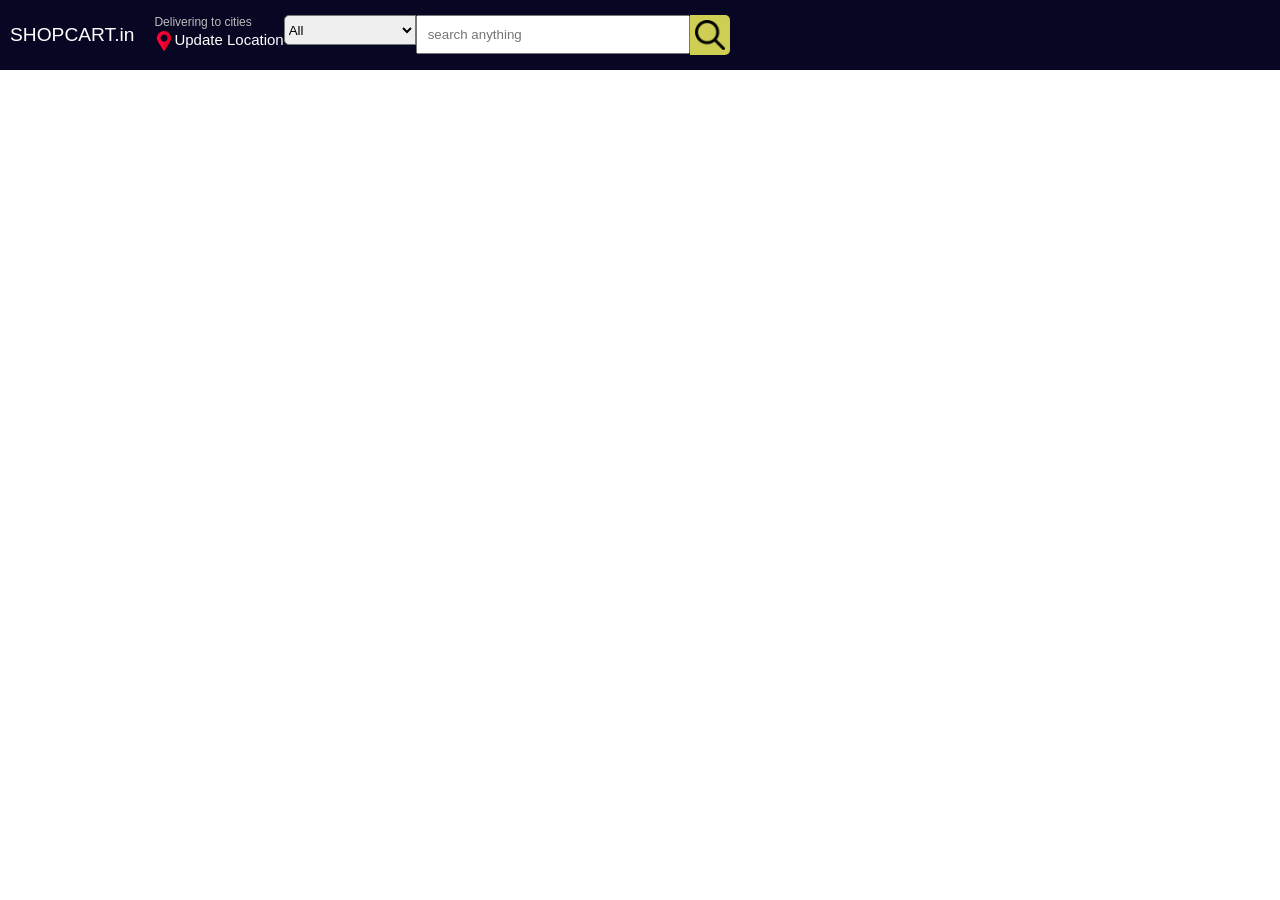
==== index.html @ d8490eb0 "rename the file name" ====
<!DOCTYPE html>
<html lang="en">
<head>
    <meta charset="UTF-8">
    <meta name="viewport" content="width=device-width, initial-scale=1.0">
    <title>E-commerce Project</title>
    <link rel="stylesheet" href="style.css">
</head>
<body>
    <div id="navbar">

        <a class="main_logo" href="#">SHOPCART.in</a>

        <div class="location_div">
            <p class="deliver">Delivering to cities</p>

            <div class="location" > 

                <img class="location_logo"   src="placeholder.png" alt="location logo"> 
                <p class="updatelocation">Update Location</p>
            </div>
        </div>
        <div class="search_bar">
            <select class="category">
                <option value="all">All</option>
                <option value="Fashion">Fashion</option>
                <option value="Beauty Products">Beauty Products</option>
                <option value="Electronic Devices">Electronic Devices</option>
                <option value="Playing Toys">Playing Toys</option>
                <option value="Furniture">Furniture</option>
            </select>

            <input class="search" placeholder="search anything">
            <div class="search_div"><img class="search_logo" src="search.png"></div>

        </div>
    
    



    </div>



    

    <script src="app.js"></script>
</body>
</html>
---- style.css ----
*{
    margin: 0;
    padding: 0;
    font-family: Arial, Helvetica, sans-serif;
}

html,body{
    height: 100%;
    width: 100%;
}

#navbar{
    background-color: rgb(7, 7, 36);
    padding: 15px 10px;
    display: flex;
    flex-direction: row;
}

.main_logo{
    color: white;
    text-decoration: none;
    font-size: larger;
    display: flex;
    align-items: center;
}
.location_div{
    display: flex;
    flex-direction: column;
    gap: 2px;
    margin-left: 20px;
}
.deliver{
    color: rgb(189, 187, 187);
    font-size: 12px;
}
.location{
    display: flex;
    flex-direction: row;
}
.location_logo{
    height: 20px;
}
.updatelocation{
    font-size: 15px;
    color: white;
}

.search_bar{
    display: flex;
    flex-direction: row;
}
.category{
    height: 30px;
    border-top-left-radius: 5px;
    border-bottom-left-radius: 5px;
}
.search{
    height: 15px;
    padding: 10px;
    width: 250px;
}
.search_div{
    background-color: rgb(206, 206, 84);
    height: 40px;
    display: flex;
    align-items: center;
    justify-content: center;
    
    border-top-right-radius: 5px;
    border-bottom-right-radius: 5px;
    width: 40px;
}
.search_logo{
    height: 30px;
}
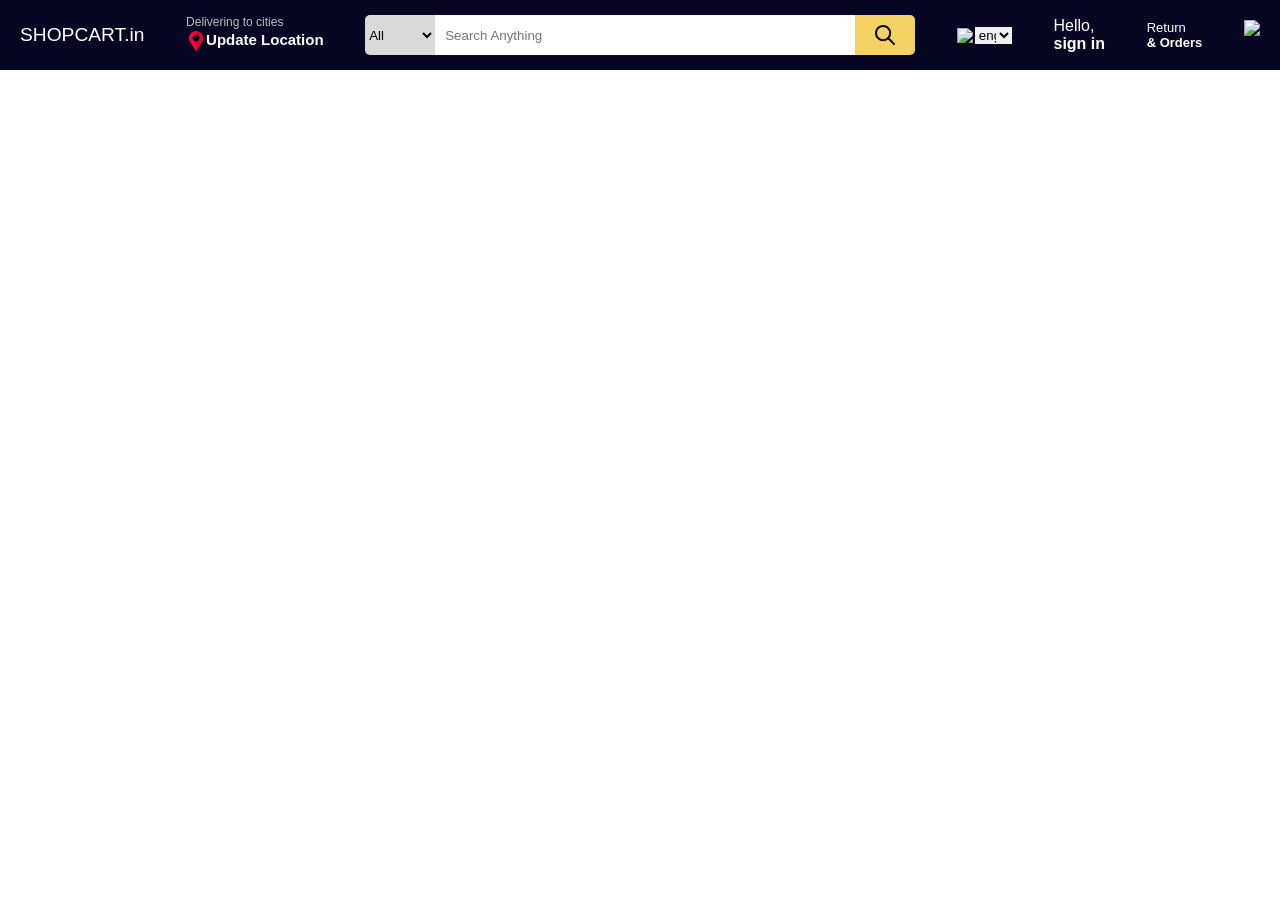
==== commit 2af7825f: "complete navbar" ====
--- a/index.html
+++ b/index.html
@@ -17,23 +17,49 @@
             <div class="location" > 
 
                 <img class="location_logo"   src="placeholder.png" alt="location logo"> 
-                <p class="updatelocation">Update Location</p>
+                <p class="updatelocation"><b>Update Location</b></p>
             </div>
         </div>
         <div class="search_bar">
             <select class="category">
                 <option value="all">All</option>
                 <option value="Fashion">Fashion</option>
-                <option value="Beauty Products">Beauty Products</option>
-                <option value="Electronic Devices">Electronic Devices</option>
-                <option value="Playing Toys">Playing Toys</option>
+                <option value="Beauty ">Beauty </option>
+                <option value="Electronic ">Electronic </option>
+                <option value="Toys">Toys</option>
                 <option value="Furniture">Furniture</option>
             </select>
 
-            <input class="search" placeholder="search anything">
-            <div class="search_div"><img class="search_logo" src="search.png"></div>
+            <input class="search" placeholder="Search Anything">
+            <div class="search_div">
+                <img class="search_logo" src="search.png">
+            </div>
+        </div>
 
+        <div class="lang_div">
+            <img class="india_logo" src="https://encrypted-tbn0.gstatic.com/images?q=tbn:ANd9GcTz-BRKeKzjuXVdAqwQAHpUETM0e2tMfifCyVzN0FSaZw&s">
+            <select class="lang">
+                <option value="english">english</option>
+            </select>
         </div>
+
+        <div class="sign_div">
+            <a class="sign_in" href="#">Hello,<br><b>sign in</b></a>
+        </div>
+
+        <div class="return_div">
+            <p class="return">Return<br><b> & Orders </b></p>
+        </div>
+
+        <div class="cart">
+            <img class="cart_logo" src="https://uxwing.com/wp-content/themes/uxwing/download/e-commerce-currency-shopping/shopping-cart-white-icon.png">
+        </div>
+
+            
+
+
+
+    
     
     
 
--- a/style.css
+++ b/style.css
@@ -11,9 +11,10 @@
 
 #navbar{
     background-color: rgb(7, 7, 36);
-    padding: 15px 10px;
+    padding: 15px 20px;
     display: flex;
     flex-direction: row;
+    justify-content: space-between;
 }
 
 .main_logo{
@@ -27,7 +28,6 @@
     display: flex;
     flex-direction: column;
     gap: 2px;
-    margin-left: 20px;
 }
 .deliver{
     color: rgb(189, 187, 187);
@@ -50,17 +50,22 @@
     flex-direction: row;
 }
 .category{
-    height: 30px;
+    height: 40px;
     border-top-left-radius: 5px;
     border-bottom-left-radius: 5px;
+    border: none;
+    background-color: rgb(218, 217, 217);
+    width: 70px;
 }
 .search{
-    height: 15px;
+    height: 20px;
     padding: 10px;
-    width: 250px;
+    width: 400px;
+    border: none;
+
 }
 .search_div{
-    background-color: rgb(206, 206, 84);
+    background-color: rgb(243, 209, 99);
     height: 40px;
     display: flex;
     align-items: center;
@@ -68,9 +73,50 @@
     
     border-top-right-radius: 5px;
     border-bottom-right-radius: 5px;
-    width: 40px;
+    width: 60px;
+    border: none;
 }
 .search_logo{
+    height: 20px;
+}
+.lang_div{
+    display: flex;
+    align-items: center;
+
+}
+.india_logo{
+    height: 15px;
+}
+.lang{
+    width: 37px;
+    border: none;
+    margin-left: 2px;
+
+}
+
+.sign_div{
+    display: flex;
+    align-items: center;
+}
+.sign_in{
+    text-decoration: none;
+    color: white;
+}
+
+.return_div{
+    display: flex;
+    align-items: center;
+}
+.return{
+    color: white;
+    font-size: small;
+}
+
+.cart{
+    display: flex;
+    align-items: center;
+}
+.cart_logo{
     height: 30px;
 }
 
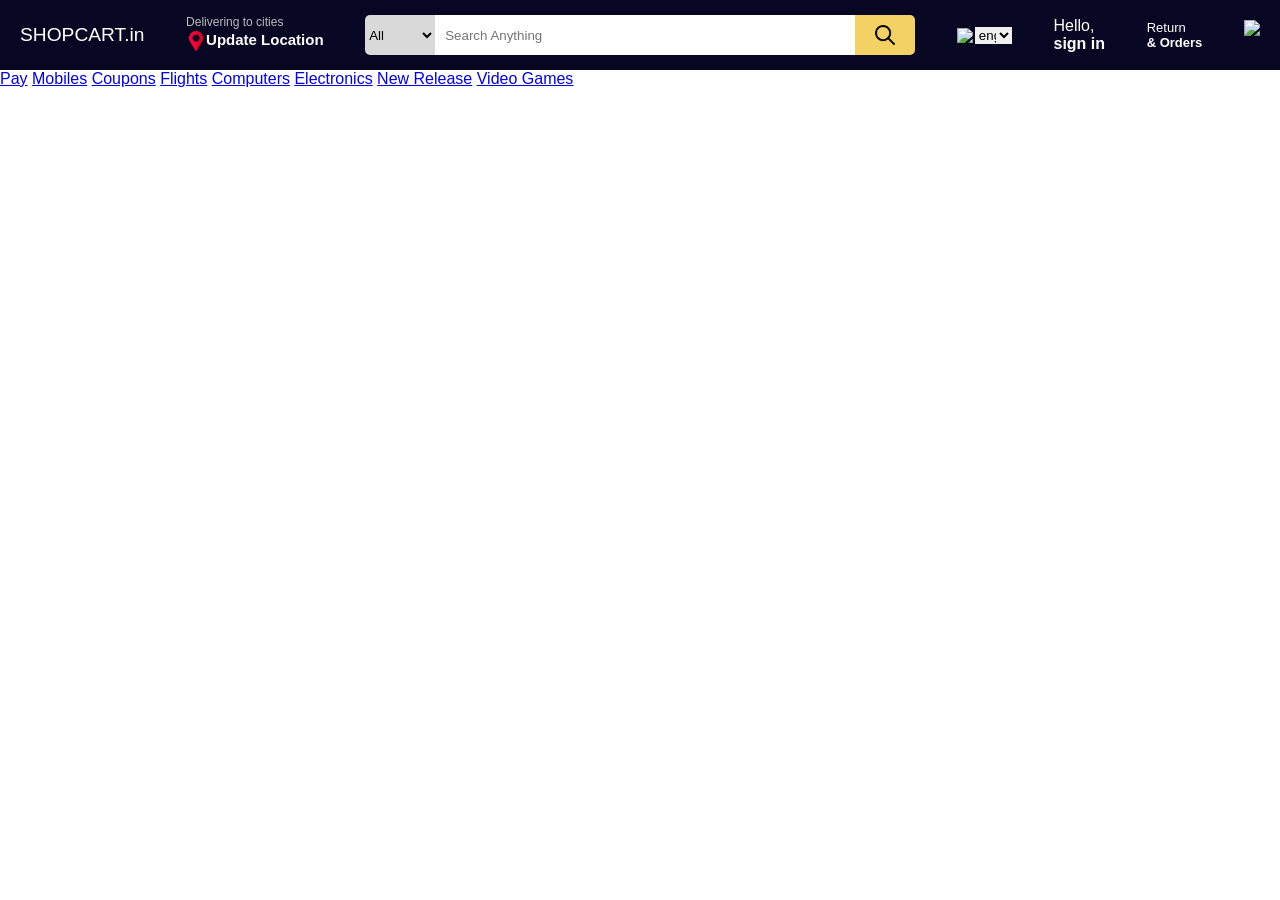
==== commit 248b00e2: "complete options bar" ====
--- a/index.html
+++ b/index.html
@@ -7,6 +7,7 @@
     <link rel="stylesheet" href="style.css">
 </head>
 <body>
+
     <div id="navbar">
 
         <a class="main_logo" href="#">SHOPCART.in</a>
@@ -16,7 +17,7 @@
 
             <div class="location" > 
 
-                <img class="location_logo"   src="placeholder.png" alt="location logo"> 
+                <img class="location_logo"   src="images\placeholder.png" alt="location logo"> 
                 <p class="updatelocation"><b>Update Location</b></p>
             </div>
         </div>
@@ -32,7 +33,7 @@
 
             <input class="search" placeholder="Search Anything">
             <div class="search_div">
-                <img class="search_logo" src="search.png">
+                <img class="search_logo" src="images\search.png">
             </div>
         </div>
 
@@ -54,18 +55,22 @@
         <div class="cart">
             <img class="cart_logo" src="https://uxwing.com/wp-content/themes/uxwing/download/e-commerce-currency-shopping/shopping-cart-white-icon.png">
         </div>
+    </div>
 
-            
+    <div id="category">
+        <a class="opt" href="#">Pay</a>
+        <a class="opt" href="#">Mobiles</a>
+        <a class="opt" href="#">Coupons</a>
+        <a class="opt" href="#">Flights</a>
+        <a class="opt" href="#">Computers</a>
+        <a class="opt" href="#">Electronics</a>
+        <a class="opt" href="#">New Release</a>
+        <a class="opt" href="#">Video Games</a>
+    </div>
 
 
 
-    
-    
-    
 
-
-
-    </div>
 
 
 
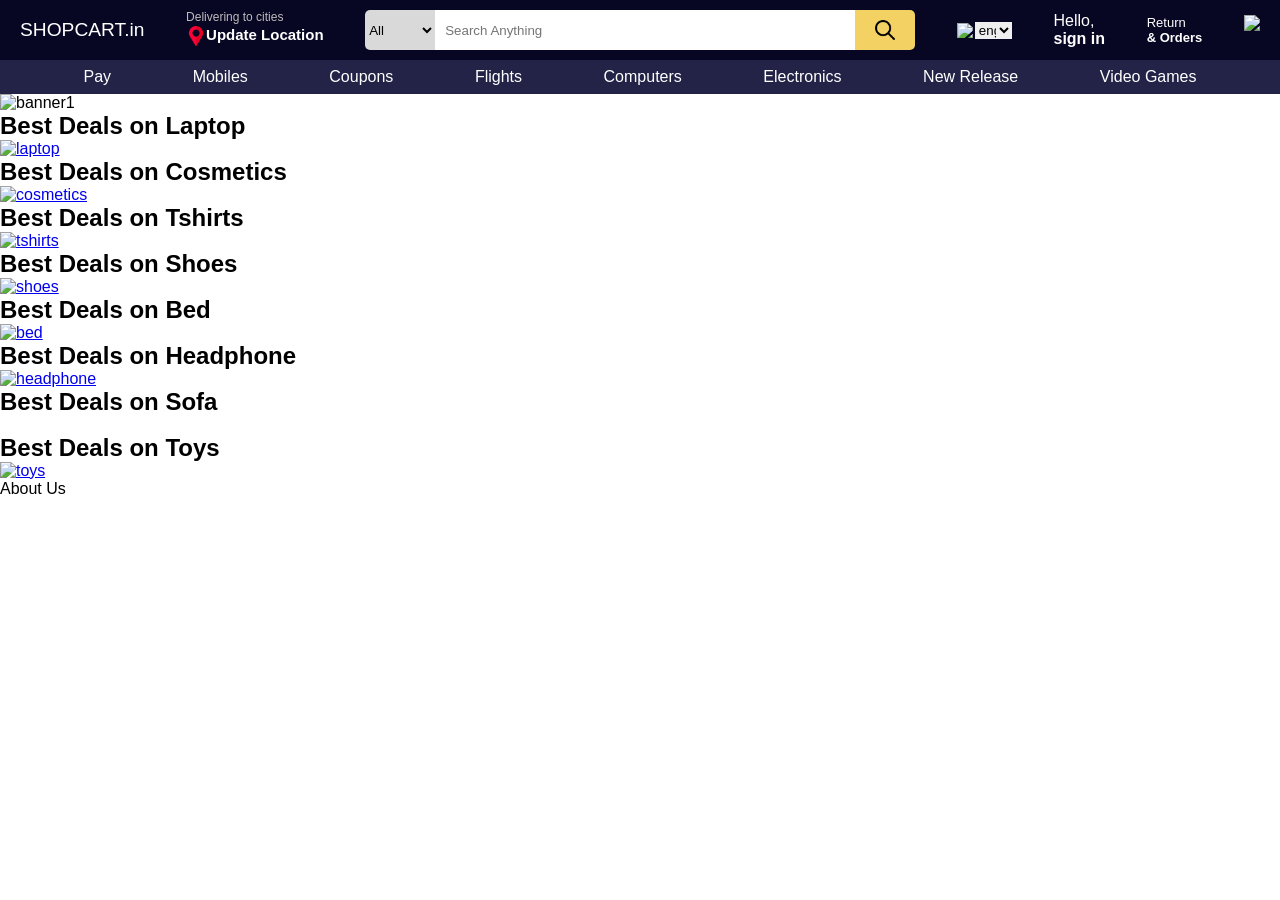
==== commit 56ed0c8b: "Homepage ui almost completed" ====
--- a/index.html
+++ b/index.html
@@ -65,8 +65,69 @@
         <a class="opt" href="#">Computers</a>
         <a class="opt" href="#">Electronics</a>
         <a class="opt" href="#">New Release</a>
-        <a class="opt" href="#">Video Games</a>
+        <a class="opt" href="#">Video Games</a> 
     </div>
+    <div id="banner">
+       
+         <img class="banner1" src="images\banner1.png" alt="banner1">
+
+    </div>
+
+    <section id="boxes">
+        <div class="row">
+
+            <div class="box" id="box1"> 
+                <h2 class="head"> Best Deals on Laptop</h2>
+               <a href="#"><img class="img" src="images\laptop.jpg" alt="laptop"></a>
+            </div>
+
+            <div class="box" id="box2">
+                <h2 class="head">Best Deals on Cosmetics</h2>
+               <a href="#">  <img class="img" src="images\cosmetics.jpg" alt="cosmetics"></a>
+            </div>
+
+            <div class="box" id="box3">
+                <h2 class="head">Best Deals on Tshirts</h2>
+                <a href="#"> <img class="img" src="images\tshirt.jpg" alt="tshirts"></a>
+            </div>
+
+            <div class="box" id="box4">
+                <h2 class="head">Best Deals on Shoes</h2>
+                <a href="#">  <img class="img" src="images\shoes1.jpg" alt="shoes"></a>
+            </div>
+
+        </div>
+        <div class="row">
+
+            <div class="box" id="box5">
+                <h2 class="head">Best Deals on Bed</h2>
+                 <a href="#"><img class="img" src="images\bed.jpg" alt="bed"></a>
+            </div>
+
+            <div class="box" id="box6">
+                <h2 class="head">Best Deals on Headphone</h2>
+                <a href="#"> <img class="img" src="images\headphone.jpg" alt="headphone"></a>
+            </div>
+
+            <div class="box" id="box7">
+                <h2 class="head">Best Deals on Sofa</h2>
+                <a href="#"> <img class="img" src="images\sofa.jpg" alt=""></a>
+            </div>
+
+            <div class="box" id="box8">
+                <h2 class="head">Best Deals on Toys</h2>
+                <a href="#"><img class="img" src="images\toys.jpg" alt="toys"></a>
+            </div>
+
+        </div>
+
+
+    </section>
+    
+    
+    <section id="about">
+        <div class="about_text">About Us</div>
+    </section>
 
 
 
--- a/style.css
+++ b/style.css
@@ -11,7 +11,7 @@
 
 #navbar{
     background-color: rgb(7, 7, 36);
-    padding: 15px 20px;
+    padding: 10px 20px;
     display: flex;
     flex-direction: row;
     justify-content: space-between;
@@ -121,3 +121,21 @@
 }
 
 
+#category{
+    background-color: rgba(1, 1, 43, 0.863);
+    display: flex;
+    padding: 5px;
+    justify-content: space-evenly;
+}
+.opt{
+    color: white;
+    text-decoration: none;
+    padding: 2px;
+    border: 1px solid transparent;
+}
+.opt:hover{
+    border: 1px solid white;
+}
+
+
+
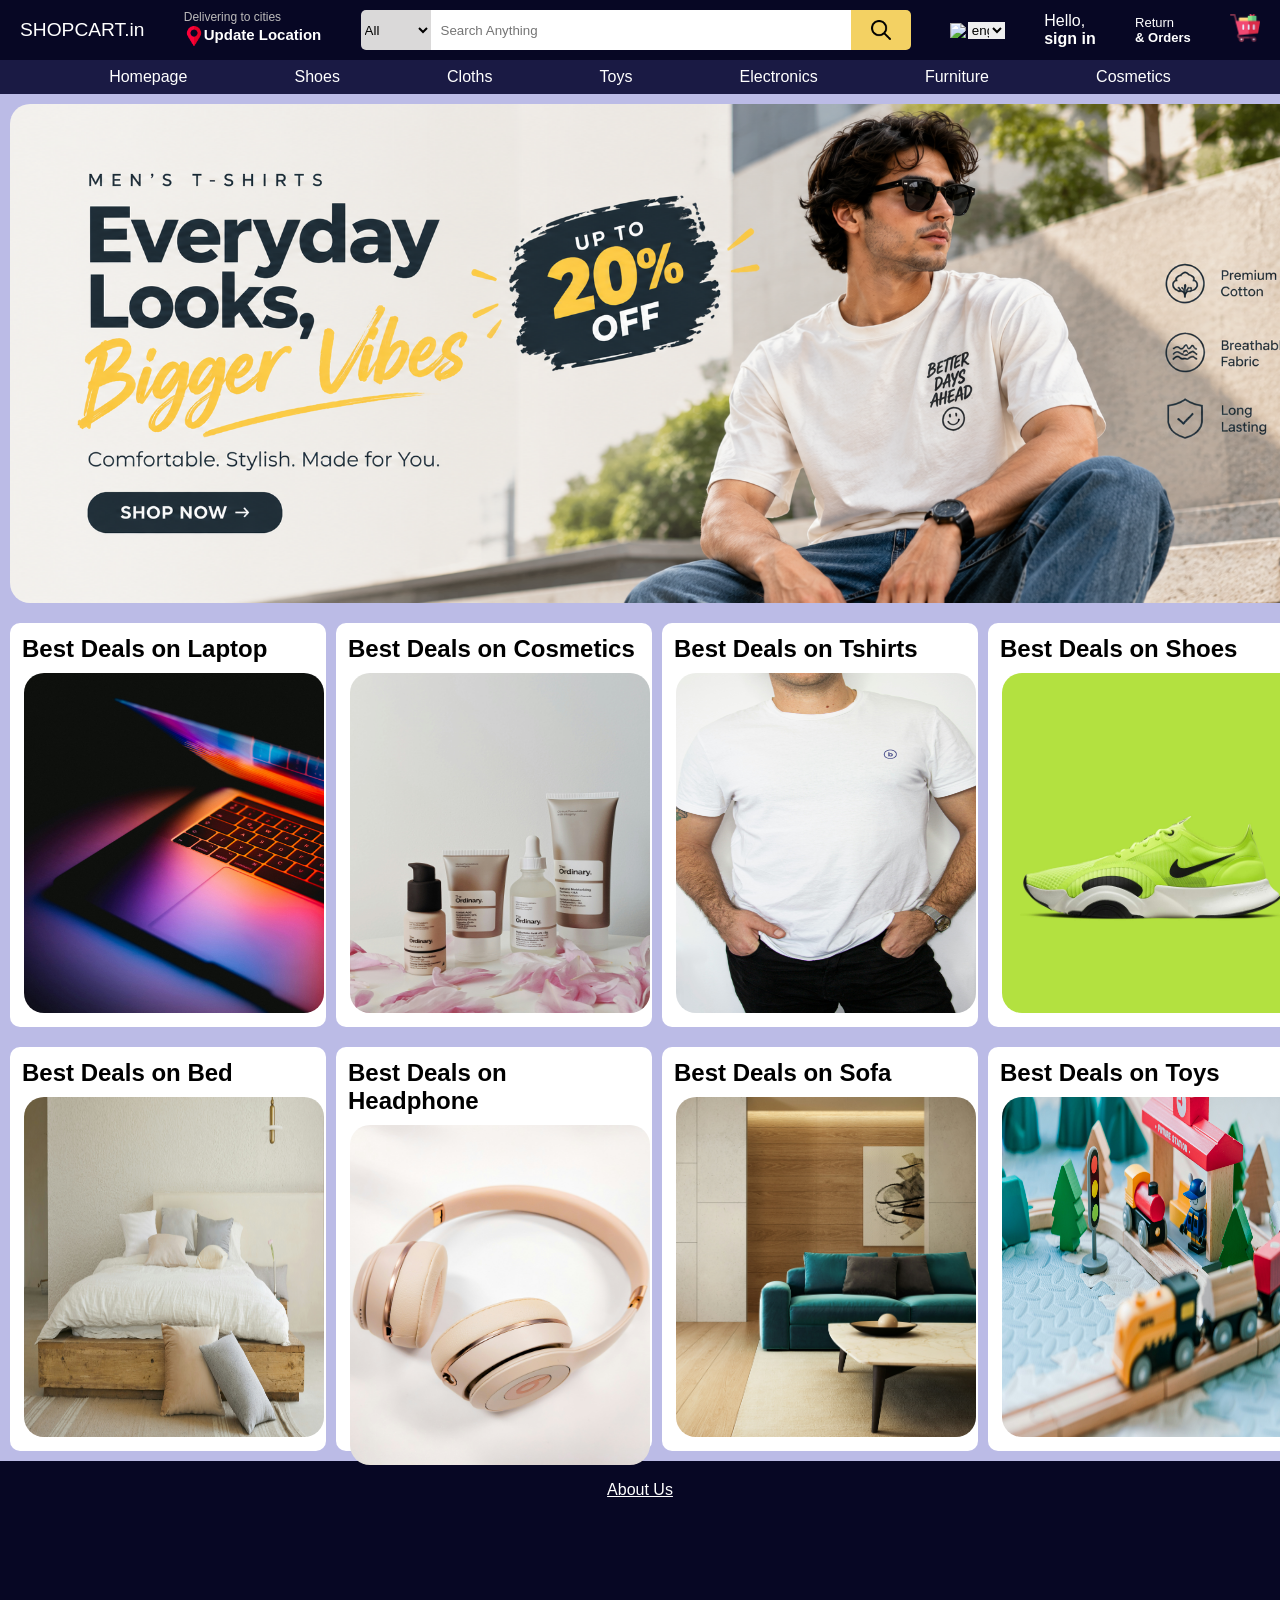
==== commit 0ccb4f80: "remove  laptops option from category" ====
--- a/index.html
+++ b/index.html
@@ -53,20 +53,20 @@
         </div>
 
         <div class="cart">
-            <img class="cart_logo" src="https://uxwing.com/wp-content/themes/uxwing/download/e-commerce-currency-shopping/shopping-cart-white-icon.png">
+           <a href="#"><img class="cart_logo" src="images\trolley.png"></a>
         </div>
     </div>
 
     <div id="category">
-        <a class="opt" href="#">Pay</a>
-        <a class="opt" href="#">Mobiles</a>
-        <a class="opt" href="#">Coupons</a>
-        <a class="opt" href="#">Flights</a>
-        <a class="opt" href="#">Computers</a>
-        <a class="opt" href="#">Electronics</a>
-        <a class="opt" href="#">New Release</a>
-        <a class="opt" href="#">Video Games</a> 
+        <a class="opt" href="index.html">Homepage</a>
+        <a class="opt" href="product.html?category=shoes">Shoes</a>
+        <a class="opt" href="product.html?category=tshirts">Cloths</a>
+        <a class="opt" href="product.html?category=toys">Toys</a>
+        <a class="opt" href="product.html?category=electronics">Electronics</a>
+        <a class="opt" href="product.html?category=furniture">Furniture</a>
+        <a class="opt" href="product.html?category=cosmetics">Cosmetics</a> 
     </div>
+    
     <div id="banner">
        
          <img class="banner1" src="images\banner1.png" alt="banner1">
@@ -78,22 +78,22 @@
 
             <div class="box" id="box1"> 
                 <h2 class="head"> Best Deals on Laptop</h2>
-               <a href="#"><img class="img" src="images\laptop.jpg" alt="laptop"></a>
+               <a href="product.html?category=electronics"><img class="img" src="images\laptop.jpg" alt="laptops"></a>
             </div>
 
             <div class="box" id="box2">
                 <h2 class="head">Best Deals on Cosmetics</h2>
-               <a href="#">  <img class="img" src="images\cosmetics.jpg" alt="cosmetics"></a>
+               <a href="product.html?category=cosmetics">  <img class="img" src="images\cosmetics.jpg" alt="cosmetics"></a>
             </div>
 
             <div class="box" id="box3">
                 <h2 class="head">Best Deals on Tshirts</h2>
-                <a href="#"> <img class="img" src="images\tshirt.jpg" alt="tshirts"></a>
+                <a href="product.html?category=tshirts"> <img class="img" src="images\tshirt.jpg" alt="tshirts"></a>
             </div>
 
             <div class="box" id="box4">
                 <h2 class="head">Best Deals on Shoes</h2>
-                <a href="#">  <img class="img" src="images\shoes1.jpg" alt="shoes"></a>
+                <a href="product.html?category=shoes">  <img class="img" src="images\shoes1.jpg" alt="shoes"></a>
             </div>
 
         </div>
@@ -101,22 +101,22 @@
 
             <div class="box" id="box5">
                 <h2 class="head">Best Deals on Bed</h2>
-                 <a href="#"><img class="img" src="images\bed.jpg" alt="bed"></a>
+                 <a href="product.html?category=furniture"><img class="img" src="images\bed.jpg" alt="bed"></a>
             </div>
 
             <div class="box" id="box6">
                 <h2 class="head">Best Deals on Headphone</h2>
-                <a href="#"> <img class="img" src="images\headphone.jpg" alt="headphone"></a>
+                <a href="product.html?category=electronics"> <img class="img" src="images\headphone.jpg" alt="headphone"></a>
             </div>
 
             <div class="box" id="box7">
                 <h2 class="head">Best Deals on Sofa</h2>
-                <a href="#"> <img class="img" src="images\sofa.jpg" alt=""></a>
+                <a href="product.html?category=furniture"> <img class="img" src="images\sofa.jpg" alt="sofa"></a>
             </div>
 
             <div class="box" id="box8">
                 <h2 class="head">Best Deals on Toys</h2>
-                <a href="#"><img class="img" src="images\toys.jpg" alt="toys"></a>
+                <a href="product.html?category=toys"><img class="img" src="images\toys.jpg" alt="toys"></a>
             </div>
 
         </div>
--- a/style.css
+++ b/style.css
@@ -7,6 +7,7 @@
 html,body{
     height: 100%;
     width: 100%;
+    background-color:rgb(187, 187, 230);
 }
 
 #navbar{
@@ -16,6 +17,7 @@
     flex-direction: row;
     justify-content: space-between;
 }
+
 
 .main_logo{
     color: white;
@@ -54,6 +56,7 @@
     border-top-left-radius: 5px;
     border-bottom-left-radius: 5px;
     border: none;
+    width: 100%;
     background-color: rgb(218, 217, 217);
     width: 70px;
 }
@@ -137,5 +140,87 @@
     border: 1px solid white;
 }
 
-
-
+#banner{
+    flex-direction: row;
+    display: flex;
+}
+.banner1{
+    width: 1330px;
+    border-radius: 20px;
+    margin: 10px;
+}
+
+
+.next{
+    height: 60px;
+    width: 40px;
+    font-size: 30px;
+    position: absolute;
+    top: 300px;
+    right: 0px;
+}
+
+
+#boxes{
+    height: auto;
+    display: flex;
+    flex-direction: column;
+}
+
+.head{
+    padding: 10px 10px;
+}
+.box{
+    width: 330px;
+    height: 400px;
+    border-radius: 10px;
+    border: 2px solid transparent;
+    display: flex;
+    flex-direction: column;
+    background-color:white;
+}
+.box:hover{
+    border: 2px solid black;
+}
+
+.row{
+    display: flex;
+    flex-direction: row;
+    padding: 10px;
+    gap: 10px;
+
+}
+
+.img{
+    height: 340px;
+    width: 300px;
+    border-radius: 20px;
+    margin-left: 12px;
+    
+
+
+}
+
+
+
+
+
+
+
+#about{
+    background-color:  rgb(7, 7, 36);
+    height: 400px;
+    padding: 20px;
+}
+.about_text{
+    color: white;
+    display: flex;
+    justify-content: center;
+    text-decoration: underline;
+}
+
+
+
+
+
+
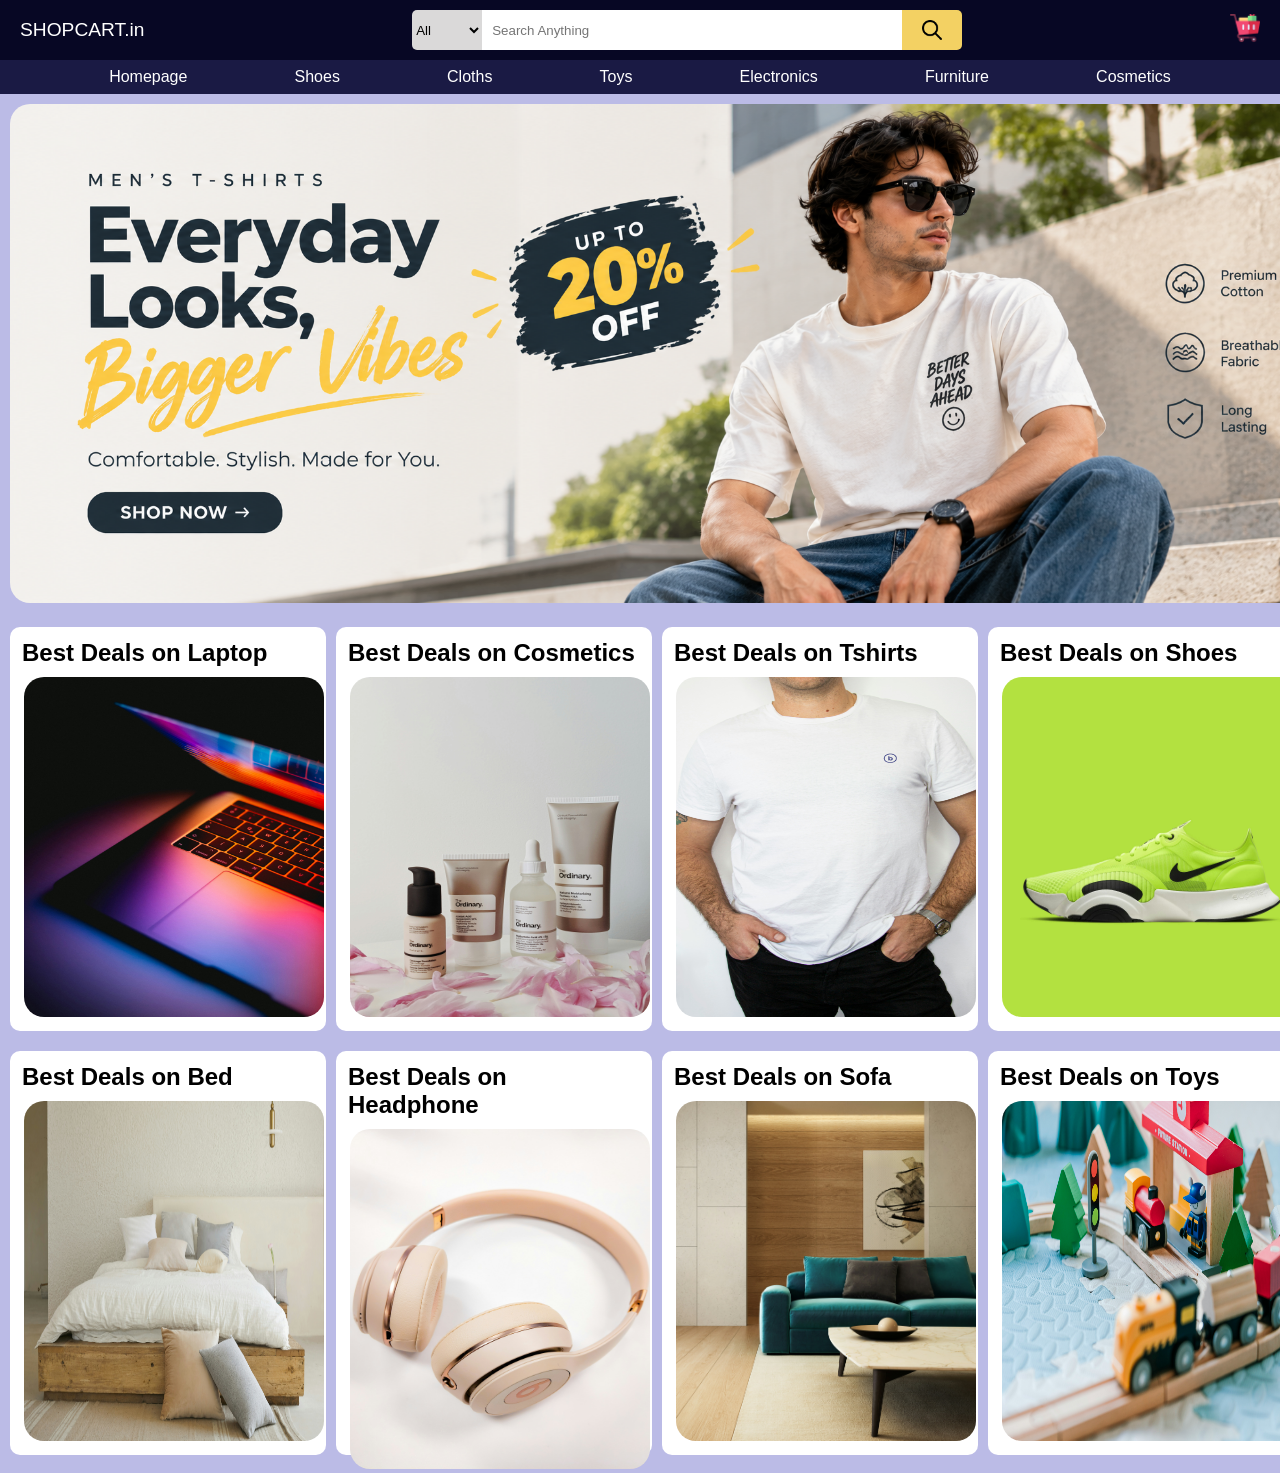
==== commit b64cfd5c: "add and remove small changes" ====
--- a/index.html
+++ b/index.html
@@ -12,19 +12,11 @@
 
         <a class="main_logo" href="#">SHOPCART.in</a>
 
-        <div class="location_div">
-            <p class="deliver">Delivering to cities</p>
-
-            <div class="location" > 
-
-                <img class="location_logo"   src="images\placeholder.png" alt="location logo"> 
-                <p class="updatelocation"><b>Update Location</b></p>
-            </div>
-        </div>
+        
         <div class="search_bar">
             <select class="category">
                 <option value="all">All</option>
-                <option value="Fashion">Fashion</option>
+                <option value="tshirts">Tshirts</option>
                 <option value="Beauty ">Beauty </option>
                 <option value="Electronic ">Electronic </option>
                 <option value="Toys">Toys</option>
@@ -37,23 +29,9 @@
             </div>
         </div>
 
-        <div class="lang_div">
-            <img class="india_logo" src="https://encrypted-tbn0.gstatic.com/images?q=tbn:ANd9GcTz-BRKeKzjuXVdAqwQAHpUETM0e2tMfifCyVzN0FSaZw&s">
-            <select class="lang">
-                <option value="english">english</option>
-            </select>
-        </div>
-
-        <div class="sign_div">
-            <a class="sign_in" href="#">Hello,<br><b>sign in</b></a>
-        </div>
-
-        <div class="return_div">
-            <p class="return">Return<br><b> & Orders </b></p>
-        </div>
 
         <div class="cart">
-           <a href="#"><img class="cart_logo" src="images\trolley.png"></a>
+           <a href="cart.html"><img class="cart_logo" src="images\trolley.png"></a>
         </div>
     </div>
 
@@ -69,29 +47,29 @@
     
     <div id="banner">
        
-         <img class="banner1" src="images\banner1.png" alt="banner1">
+         <a href="product.html?category=shoes"><img class="banner1" src="images\banner1.png" alt="banner1"></a>
 
     </div>
 
     <section id="boxes">
         <div class="row">
 
-            <div class="box" id="box1"> 
+            <div class="box" > 
                 <h2 class="head"> Best Deals on Laptop</h2>
                <a href="product.html?category=electronics"><img class="img" src="images\laptop.jpg" alt="laptops"></a>
             </div>
 
-            <div class="box" id="box2">
+            <div class="box" >
                 <h2 class="head">Best Deals on Cosmetics</h2>
                <a href="product.html?category=cosmetics">  <img class="img" src="images\cosmetics.jpg" alt="cosmetics"></a>
             </div>
 
-            <div class="box" id="box3">
+            <div class="box" >
                 <h2 class="head">Best Deals on Tshirts</h2>
                 <a href="product.html?category=tshirts"> <img class="img" src="images\tshirt.jpg" alt="tshirts"></a>
             </div>
 
-            <div class="box" id="box4">
+            <div class="box" >
                 <h2 class="head">Best Deals on Shoes</h2>
                 <a href="product.html?category=shoes">  <img class="img" src="images\shoes1.jpg" alt="shoes"></a>
             </div>
@@ -99,22 +77,22 @@
         </div>
         <div class="row">
 
-            <div class="box" id="box5">
+            <div class="box" >
                 <h2 class="head">Best Deals on Bed</h2>
                  <a href="product.html?category=furniture"><img class="img" src="images\bed.jpg" alt="bed"></a>
             </div>
 
-            <div class="box" id="box6">
+            <div class="box" >
                 <h2 class="head">Best Deals on Headphone</h2>
                 <a href="product.html?category=electronics"> <img class="img" src="images\headphone.jpg" alt="headphone"></a>
             </div>
 
-            <div class="box" id="box7">
+            <div class="box" >
                 <h2 class="head">Best Deals on Sofa</h2>
                 <a href="product.html?category=furniture"> <img class="img" src="images\sofa.jpg" alt="sofa"></a>
             </div>
 
-            <div class="box" id="box8">
+            <div class="box" >
                 <h2 class="head">Best Deals on Toys</h2>
                 <a href="product.html?category=toys"><img class="img" src="images\toys.jpg" alt="toys"></a>
             </div>
@@ -125,9 +103,6 @@
     </section>
     
     
-    <section id="about">
-        <div class="about_text">About Us</div>
-    </section>
 
 
 
